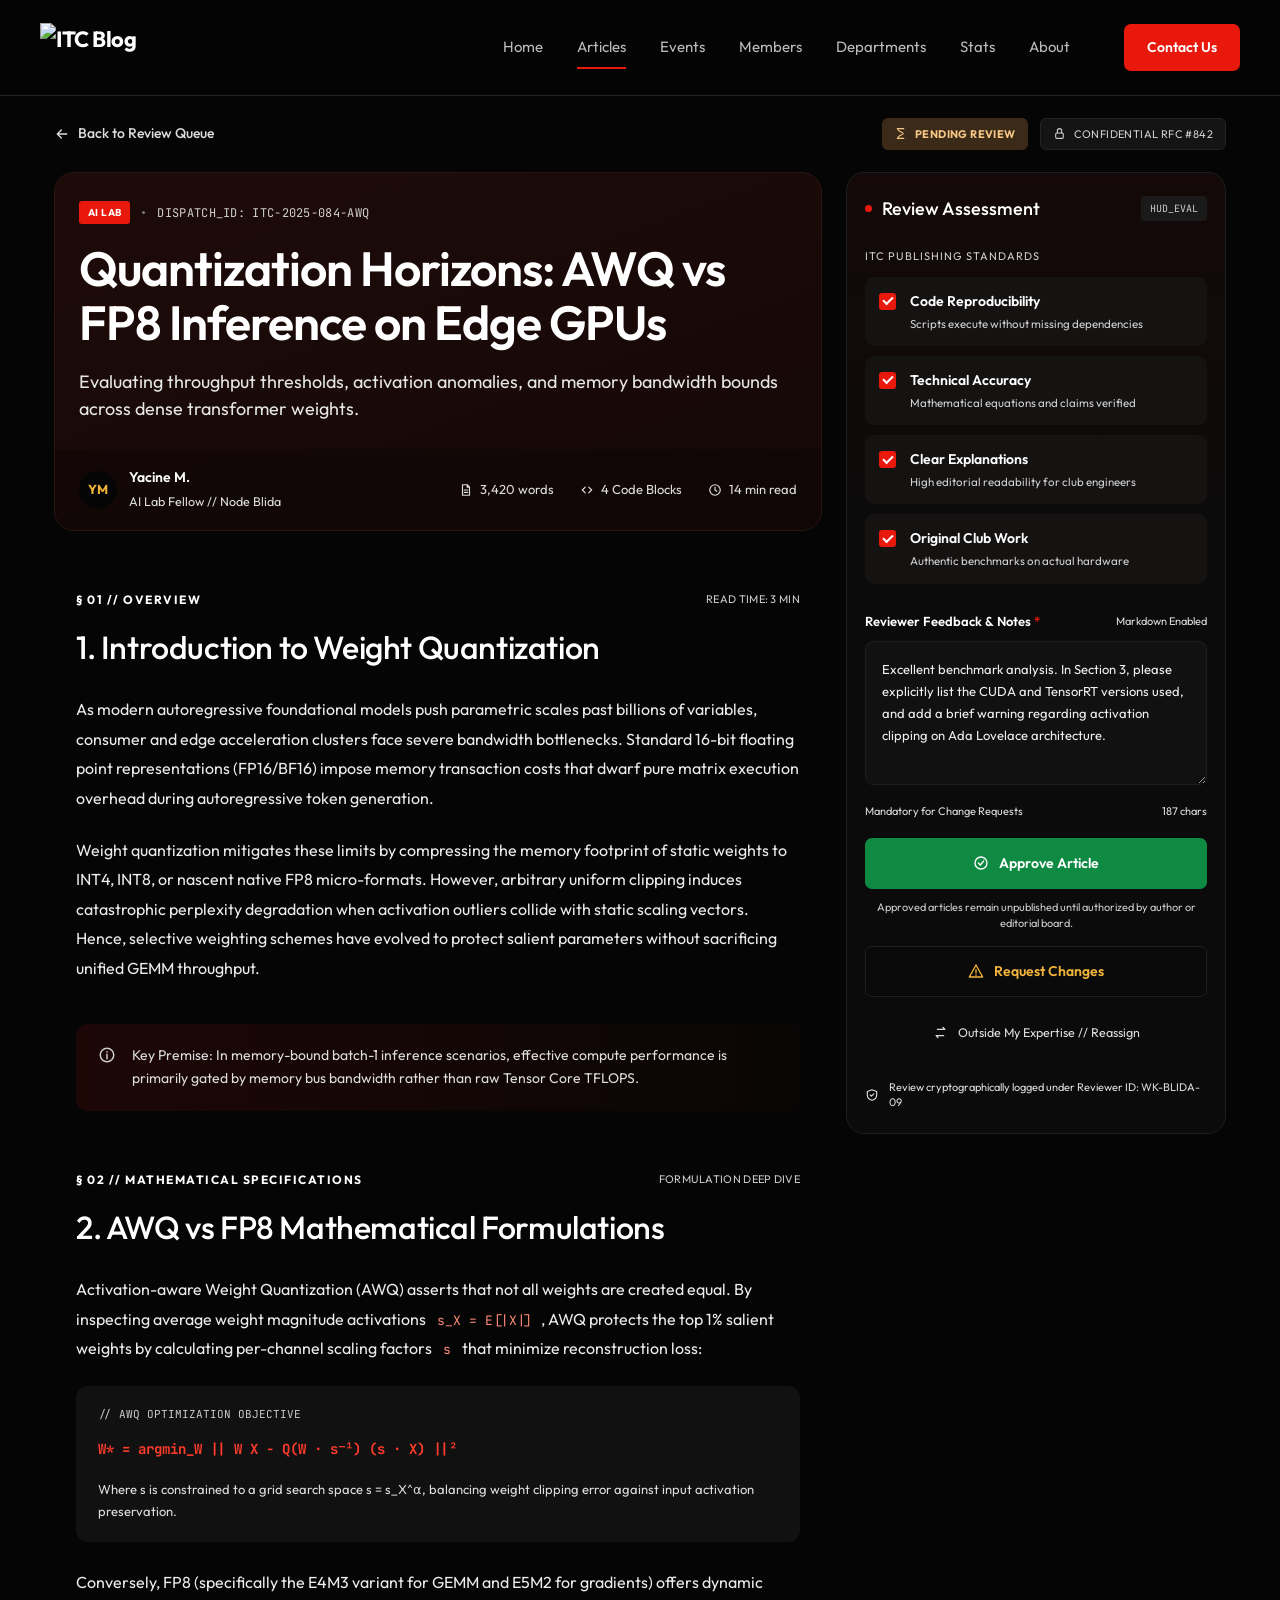
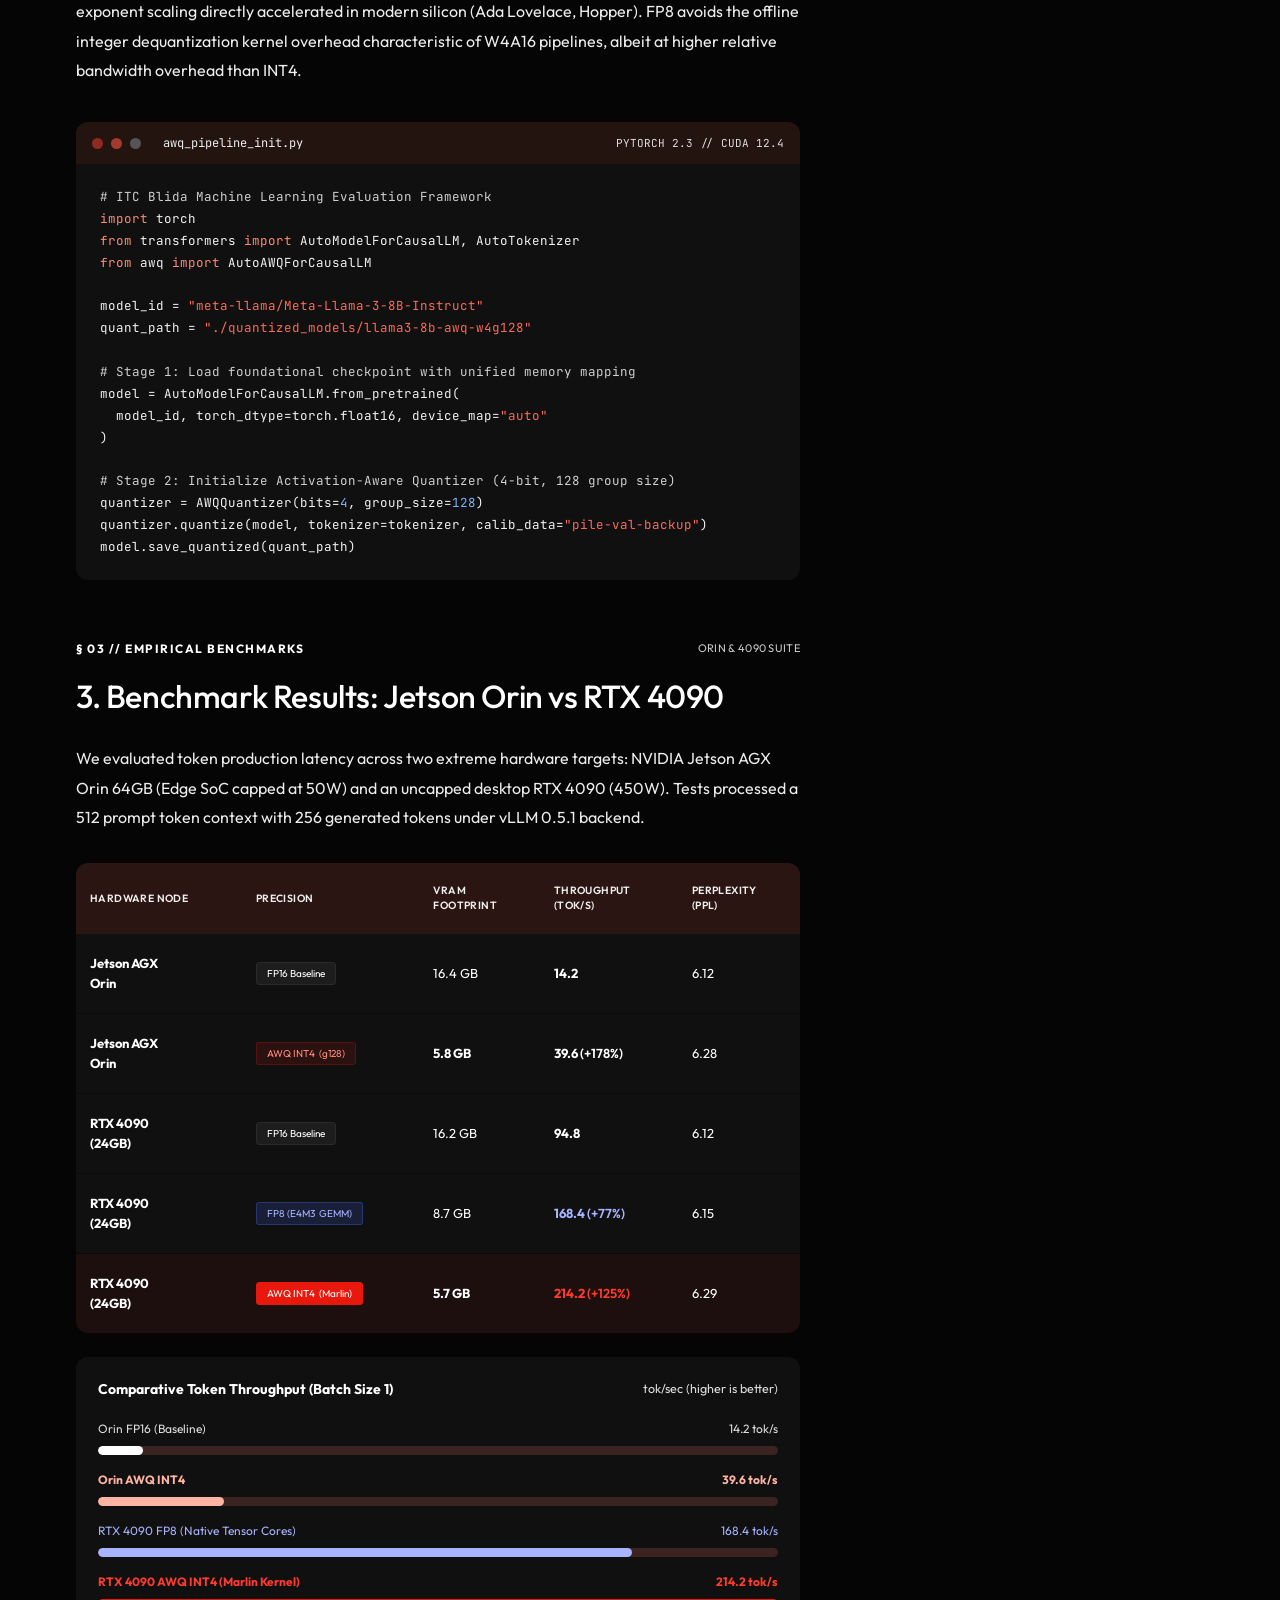
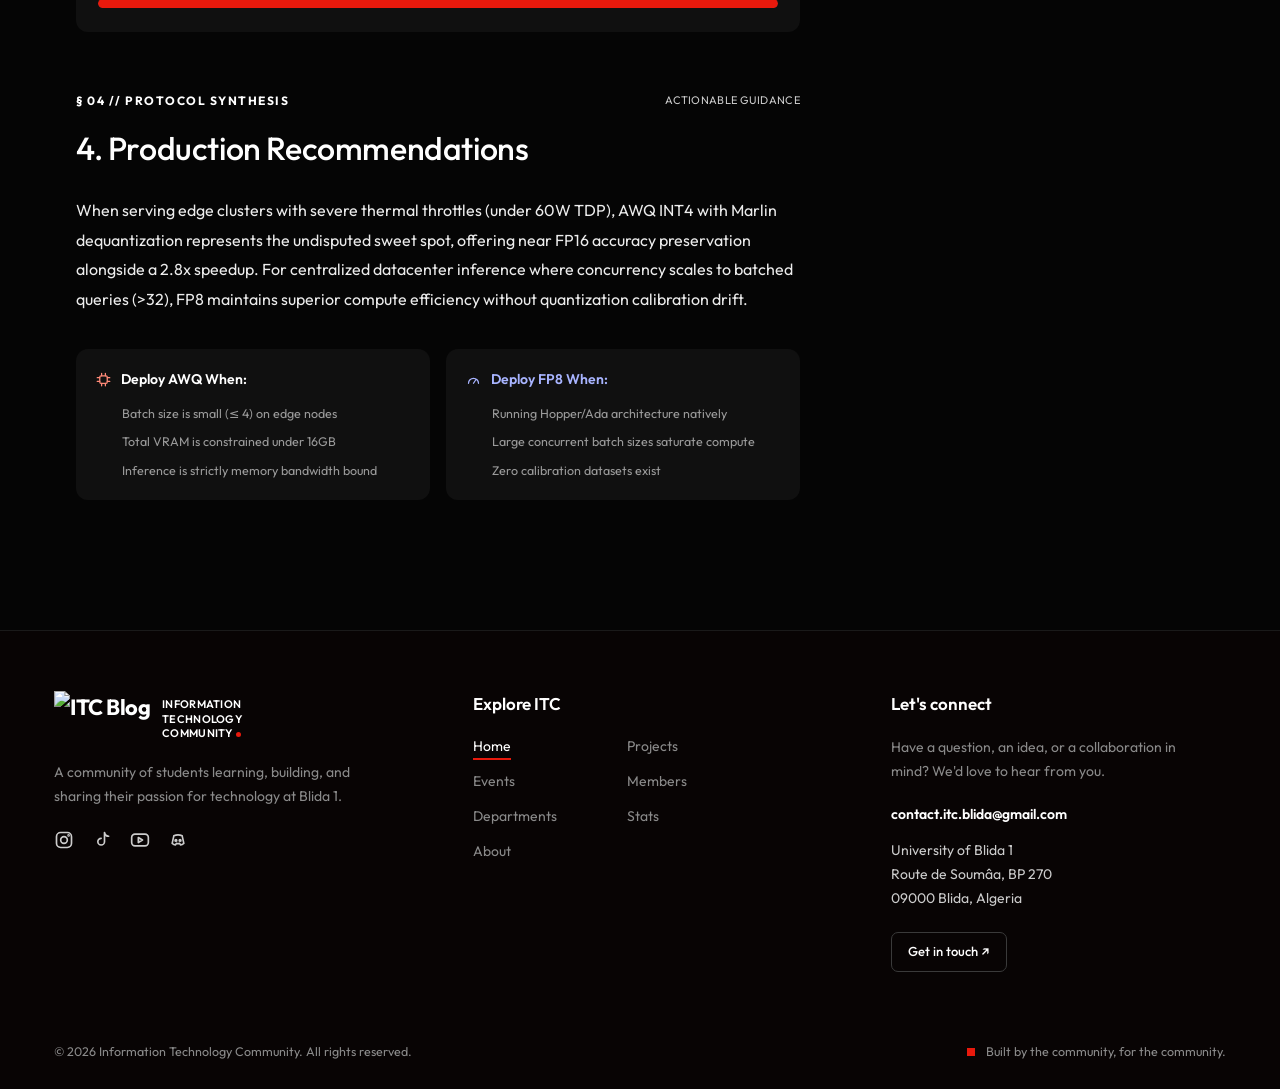
==== article.html @ 22368cbe "commit" ====
<!DOCTYPE html>
<html lang="en">
<head>
  <meta charset="UTF-8">
  <meta name="viewport" content="width=device-width, initial-scale=1">
  <title>Quantization Horizons: AWQ vs FP8 Inference on Edge GPUs – ITC Blog</title>
  <link rel="preconnect" href="https://fonts.googleapis.com">
  <link rel="preconnect" href="https://fonts.gstatic.com" crossorigin>
  <link href="https://fonts.googleapis.com/css2?family=JetBrains+Mono:wght@400;500;700&family=Outfit:wght@300;400;500;600;700&display=swap" rel="stylesheet">
  <link rel="icon" href="logo.png">
  <link rel="stylesheet" href="main.css">
  <link rel="stylesheet" href="article.css">
</head>
<body>

<header class="nav" id="nav">
  <a href="index.html" class="logo"><img src="logo.png" alt="ITC Blog"></a>
  <button class="burger" id="burger" aria-label="Toggle menu" aria-expanded="false"><i></i><i></i><i></i></button>
  <nav class="links" id="links">
    <a href="index.html">Home</a>
    <a href="articles.html" class="active">Articles</a>
    <a href="#">Events</a>
    <a href="#">Members</a>
    <a href="#">Departments</a>
    <a href="#">Stats</a>
    <a href="index.html#footer">About</a>
    <a href="index.html#footer" class="btn btn-red nav-cta">Contact Us</a>
  </nav>
</header>

<main class="wrap">
  <div class="topbar">
    <a href="articles.html" class="back"><svg viewBox="0 0 24 24"><path d="M19 12H5M11 6l-6 6 6 6"/></svg> Back to Review Queue</a>
    <div class="badges">
      <span class="badge pending" id="status"><svg viewBox="0 0 24 24"><path d="M6 3h12M6 21h12M7 3c0 6 10 6 10 9s-10 3-10 9"/></svg><b id="statusText">PENDING REVIEW</b></span>
      <span class="badge ghost"><svg viewBox="0 0 24 24"><rect x="5" y="11" width="14" height="10" rx="2"/><path d="M8 11V7a4 4 0 018 0v4"/></svg>CONFIDENTIAL RFC #842</span>
    </div>
  </div>

  <div class="layout">
    <article class="doc">
      <header class="hero">
        <div class="hero-tag"><span class="chip">AI LAB</span><i class="dot"></i><span class="mono">DISPATCH_ID: ITC-2025-084-AWQ</span></div>
        <h1>Quantization Horizons: AWQ vs FP8 Inference on Edge GPUs</h1>
        <p>Evaluating throughput thresholds, activation anomalies, and memory bandwidth bounds across dense transformer weights.</p>
        <div class="hero-foot">
          <div class="author">
            <span class="avatar au">YM</span>
            <span><b>Yacine M.</b><small>AI Lab Fellow // Node Blida</small></span>
          </div>
          <div class="stats-inline">
            <span><svg viewBox="0 0 24 24"><path d="M6 3h8l4 4v14H6zM14 3v4h4M9 12h6M9 16h6"/></svg>3,420 words</span>
            <span><svg viewBox="0 0 24 24"><path d="M9 7l-5 5 5 5M15 7l5 5-5 5"/></svg>4 Code Blocks</span>
            <span><svg viewBox="0 0 24 24"><circle cx="12" cy="12" r="9"/><path d="M12 7v5l3 2"/></svg>14 min read</span>
          </div>
        </div>
      </header>

      <section class="sec">
        <div class="sec-head"><span>§ 01 // OVERVIEW</span><em>READ TIME: 3 MIN</em></div>
        <h2>1. Introduction to Weight Quantization</h2>
        <p>As modern autoregressive foundational models push parametric scales past billions of variables, consumer and edge acceleration clusters face severe bandwidth bottlenecks. Standard 16-bit floating point representations (FP16/BF16) impose memory transaction costs that dwarf pure matrix execution overhead during autoregressive token generation.</p>
        <p>Weight quantization mitigates these limits by compressing the memory footprint of static weights to INT4, INT8, or nascent native FP8 micro-formats. However, arbitrary uniform clipping induces catastrophic perplexity degradation when activation outliers collide with static scaling vectors. Hence, selective weighting schemes have evolved to protect salient parameters without sacrificing unified GEMM throughput.</p>
        <div class="callout">
          <svg viewBox="0 0 24 24"><circle cx="12" cy="12" r="9"/><path d="M12 11v6M12 7.5v.5"/></svg>
          <p>Key Premise: In memory-bound batch-1 inference scenarios, effective compute performance is primarily gated by memory bus bandwidth rather than raw Tensor Core TFLOPS.</p>
        </div>
      </section>

      <section class="sec">
        <div class="sec-head"><span>§ 02 // MATHEMATICAL SPECIFICATIONS</span><em>FORMULATION DEEP DIVE</em></div>
        <h2>2. AWQ vs FP8 Mathematical Formulations</h2>
        <p>Activation-aware Weight Quantization (AWQ) asserts that not all weights are created equal. By inspecting average weight magnitude activations <code>s_X = E[|X|]</code>, AWQ protects the top 1% salient weights by calculating per-channel scaling factors <code>s</code> that minimize reconstruction loss:</p>
        <div class="formula">
          <div class="label">// AWQ OPTIMIZATION OBJECTIVE</div>
          <div class="eq">W* = argmin_W || W X - Q(W · s⁻¹) (s · X) ||²</div>
          <p>Where s is constrained to a grid search space s = s_X^α, balancing weight clipping error against input activation preservation.</p>
        </div>
        <p>Conversely, FP8 (specifically the E4M3 variant for GEMM and E5M2 for gradients) offers dynamic exponent scaling directly accelerated in modern silicon (Ada Lovelace, Hopper). FP8 avoids the offline integer dequantization kernel overhead characteristic of W4A16 pipelines, albeit at higher relative bandwidth overhead than INT4.</p>

        <div class="code">
          <div class="code-bar"><i class="d r"></i><i class="d r2"></i><i class="d g"></i><span class="file">awq_pipeline_init.py</span><em>PYTORCH 2.3 // CUDA 12.4</em></div>
<pre><span class="c"># ITC Blida Machine Learning Evaluation Framework</span>
<span class="k">import</span> torch
<span class="k">from</span> transformers <span class="k">import</span> AutoModelForCausalLM, AutoTokenizer
<span class="k">from</span> awq <span class="k">import</span> AutoAWQForCausalLM

model_id = <span class="s">"meta-llama/Meta-Llama-3-8B-Instruct"</span>
quant_path = <span class="s">"./quantized_models/llama3-8b-awq-w4g128"</span>

<span class="c"># Stage 1: Load foundational checkpoint with unified memory mapping</span>
model = AutoModelForCausalLM.from_pretrained(
  model_id, torch_dtype=torch.float16, device_map=<span class="s">"auto"</span>
)

<span class="c"># Stage 2: Initialize Activation-Aware Quantizer (4-bit, 128 group size)</span>
quantizer = AWQQuantizer(bits=<span class="n">4</span>, group_size=<span class="n">128</span>)
quantizer.quantize(model, tokenizer=tokenizer, calib_data=<span class="s">"pile-val-backup"</span>)
model.save_quantized(quant_path)</pre>
        </div>
      </section>

      <section class="sec">
        <div class="sec-head"><span>§ 03 // EMPIRICAL BENCHMARKS</span><em>ORIN &amp; 4090 SUITE</em></div>
        <h2>3. Benchmark Results: Jetson Orin vs RTX 4090</h2>
        <p>We evaluated token production latency across two extreme hardware targets: NVIDIA Jetson AGX Orin 64GB (Edge SoC capped at 50W) and an uncapped desktop RTX 4090 (450W). Tests processed a 512 prompt token context with 256 generated tokens under vLLM 0.5.1 backend.</p>

        <div class="table-wrap">
          <table>
            <thead><tr><th>HARDWARE NODE</th><th>PRECISION</th><th>VRAM<br>FOOTPRINT</th><th>THROUGHPUT<br>(TOK/S)</th><th>PERPLEXITY<br>(PPL)</th></tr></thead>
            <tbody>
              <tr><td class="hw">Jetson AGX<br>Orin</td><td><span class="p">FP16 Baseline</span></td><td>16.4 GB</td><td class="tp">14.2</td><td>6.12</td></tr>
              <tr><td class="hw">Jetson AGX<br>Orin</td><td><span class="p awq">AWQ INT4 &nbsp;(g128)</span></td><td class="tp">5.8 GB</td><td class="tp">39.6<span class="gain">(+178%)</span></td><td>6.28</td></tr>
              <tr><td class="hw">RTX 4090<br>(24GB)</td><td><span class="p">FP16 Baseline</span></td><td>16.2 GB</td><td class="tp">94.8</td><td>6.12</td></tr>
              <tr><td class="hw">RTX 4090<br>(24GB)</td><td><span class="p fp8">FP8 (E4M3 &nbsp;GEMM)</span></td><td>8.7 GB</td><td class="tp blue">168.4<span class="gain">(+77%)</span></td><td>6.15</td></tr>
              <tr class="best"><td class="hw">RTX 4090<br>(24GB)</td><td><span class="p awq hot">AWQ INT4 &nbsp;(Marlin)</span></td><td class="tp">5.7 GB</td><td class="tp red">214.2<span class="gain">(+125%)</span></td><td>6.29</td></tr>
            </tbody>
          </table>
        </div>

        <div class="chart">
          <div class="chart-head"><b>Comparative Token Throughput (Batch Size 1)</b><span>tok/sec (higher is better)</span></div>
          <div class="bar"><div class="row"><span>Orin FP16 (Baseline)</span><span>14.2 tok/s</span></div><div class="track"><i style="--w:6.6%;background:#fff"></i></div></div>
          <div class="bar salmon"><div class="row"><b>Orin AWQ INT4</b><b>39.6 tok/s</b></div><div class="track"><i style="--w:18.5%;background:#ffb4a3"></i></div></div>
          <div class="bar lav"><div class="row"><span>RTX 4090 FP8 (Native Tensor Cores)</span><span>168.4 tok/s</span></div><div class="track"><i style="--w:78.6%;background:#a8b4ff"></i></div></div>
          <div class="bar hot"><div class="row"><b>RTX 4090 AWQ INT4 (Marlin Kernel)</b><b>214.2 tok/s</b></div><div class="track"><i style="--w:100%;background:#e8190c"></i></div></div>
        </div>
      </section>

      <section class="sec">
        <div class="sec-head"><span>§ 04 // PROTOCOL SYNTHESIS</span><em>ACTIONABLE GUIDANCE</em></div>
        <h2>4. Production Recommendations</h2>
        <p>When serving edge clusters with severe thermal throttles (under 60W TDP), AWQ INT4 with Marlin dequantization represents the undisputed sweet spot, offering near FP16 accuracy preservation alongside a 2.8x speedup. For centralized datacenter inference where concurrency scales to batched queries (&gt;32), FP8 maintains superior compute efficiency without quantization calibration drift.</p>
        <div class="deploy">
          <div class="dcard"><h3><svg viewBox="0 0 24 24"><rect x="6" y="6" width="12" height="12" rx="2"/><path d="M9 2v4M15 2v4M9 18v4M15 18v4M2 9h4M2 15h4M18 9h4M18 15h4"/></svg>Deploy AWQ When:</h3>
            <ul><li>Batch size is small (≤ 4) on edge nodes</li><li>Total VRAM is constrained under 16GB</li><li>Inference is strictly memory bandwidth bound</li></ul></div>
          <div class="dcard fp8"><h3><svg viewBox="0 0 24 24"><path d="M4 18a8 8 0 1116 0M12 18l4-6"/></svg>Deploy FP8 When:</h3>
            <ul><li>Running Hopper/Ada architecture natively</li><li>Large concurrent batch sizes saturate compute</li><li>Zero calibration datasets exist</li></ul></div>
        </div>
      </section>
    </article>

    <aside class="review" aria-label="Review assessment">
      <div class="r-head"><h3><i class="rd"></i>Review Assessment</h3><span class="mono hud">HUD_EVAL</span></div>
      <div class="eyebrow">ITC PUBLISHING STANDARDS</div>
      <div class="checks" id="checks">
        <label class="check"><input type="checkbox" checked><i class="box"></i><span><b>Code Reproducibility</b><small>Scripts execute without missing dependencies</small></span></label>
        <label class="check"><input type="checkbox" checked><i class="box"></i><span><b>Technical Accuracy</b><small>Mathematical equations and claims verified</small></span></label>
        <label class="check"><input type="checkbox" checked><i class="box"></i><span><b>Clear Explanations</b><small>High editorial readability for club engineers</small></span></label>
        <label class="check"><input type="checkbox" checked><i class="box"></i><span><b>Original Club Work</b><small>Authentic benchmarks on actual hardware</small></span></label>
      </div>

      <div class="notes-head"><label for="notes">Reviewer Feedback &amp; Notes <i class="req">*</i></label><span>Markdown Enabled</span></div>
      <textarea id="notes" rows="5">Excellent benchmark analysis. In Section 3, please explicitly list the CUDA and TensorRT versions used, and add a brief warning regarding activation clipping on Ada Lovelace architecture.</textarea>
      <div class="notes-foot"><span>Mandatory for Change Requests</span><span id="count">0 chars</span></div>

      <button class="act approve" id="approve"><svg viewBox="0 0 24 24"><circle cx="12" cy="12" r="9"/><path d="M8 12l3 3 5-6"/></svg>Approve Article</button>
      <p class="fine">Approved articles remain unpublished until authorized by author or editorial board.</p>
      <button class="act changes" id="changes"><svg viewBox="0 0 24 24"><path d="M12 3l10 18H2z"/><path d="M12 10v5M12 18v.5"/></svg>Request Changes</button>
      <button class="reassign" id="reassign"><svg viewBox="0 0 24 24"><path d="M7 7h12l-3-3M17 17H5l3 3"/></svg>Outside My Expertise // Reassign</button>
      <div class="logged"><svg viewBox="0 0 24 24"><path d="M12 3l8 3v6c0 5-3.5 8-8 9-4.5-1-8-4-8-9V6z"/><path d="M9 12l2 2 4-4"/></svg><span>Review cryptographically logged under Reviewer ID: WK-BLIDA-09</span></div>
    </aside>
  </div>
</main>

<div class="toast" id="toast" role="status"></div>
<footer class="footer" id="footer">
  <div class="footer-grid">
    <div>
      <div class="brand">
        <a href="#home" class="logo"><img src="logo.png" alt="ITC Blog"></a>
        <div class="brand-name">
          INFORMATION<br>
          TECHNOLOGY<br>
          COMMUNITY<i class="dot"></i>
        </div>
      </div>
      <p class="muted">A community of students learning, building, and sharing their passion for technology at Blida 1.</p>
      <div class="socials">
        <a href="#" aria-label="Instagram"><svg viewBox="0 0 24 24"><rect x="3" y="3" width="18" height="18" rx="5"/><circle cx="12" cy="12" r="4"/><circle cx="17.5" cy="6.5" r=".6"/></svg></a>
        <a href="#" aria-label="TikTok"><svg viewBox="0 0 24 24"><path d="M15 3v11a4 4 0 11-4-4M15 3c.5 3 2.5 4.5 5 4.5"/></svg></a>
        <a href="#" aria-label="YouTube"><svg viewBox="0 0 24 24"><rect x="2" y="5" width="20" height="14" rx="4"/><path d="M10 9l5 3-5 3z"/></svg></a>
        <a href="#" aria-label="Discord"><svg viewBox="0 0 24 24"><path d="M7 7c3-1.5 7-1.5 10 0l2 9c-2 1.5-4 2-4 2l-1-2c-1 .3-3 .3-4 0l-1 2s-2-.5-4-2z"/><circle cx="9.5" cy="12.5" r="1"/><circle cx="14.5" cy="12.5" r="1"/></svg></a>
      </div>
    </div>
    <div>
      <h4>Explore ITC</h4>
      <div class="two-col">
        <ul><li><a href="#home" class="on">Home</a></li><li><a href="#">Events</a></li><li><a href="#">Departments</a></li><li><a href="#">About</a></li></ul>
        <ul><li><a href="#">Projects</a></li><li><a href="#">Members</a></li><li><a href="#">Stats</a></li></ul>
      </div>
    </div>
    <div>
      <h4>Let's connect</h4>
      <p class="muted">Have a question, an idea, or a collaboration in mind? We'd love to hear from you.</p>
      <a class="mail" href="mailto:contact.itc.blida@gmail.com">contact.itc.blida@gmail.com</a>
      <address>University of Blida 1<br>Route de Soumâa, BP 270<br>09000 Blida, Algeria</address>
      <a href="mailto:contact.itc.blida@gmail.com" class="btn btn-ghost sm">Get in touch ↗</a>
    </div>
  </div>
  <div class="footer-bottom">
    <span>© <span id="year">2026</span> Information Technology Community. All rights reserved.</span>
    <span><i class="sq"></i> Built by the community, for the community.</span>
  </div>
</footer>
<script src="article.js"></script>
</body>
</html>
---- main.css ----
:root{
  --bg:#050505; --card:#0b0b0b; --line:#242424; --text:#fff;
  --muted:#8a8a8a; --red:#e8190c; --red-dark:#b01208;
  --max:1280px; --pad:clamp(20px,5vw,54px);
}

*{
  box-sizing:border-box;
  margin:0;padding:0
}

html{
  scroll-behavior:smooth;
  scroll-padding-top:80px
}

body{
  background:var(--bg);
  color:var(--text);
  font-family:'Outfit',system-ui,sans-serif;
  line-height:1.5;-webkit-font-smoothing:antialiased
}

a{
  color:inherit;
  text-decoration:none
}

ul{
  list-style:none
}

svg{
  width:16px;
  height:16px;
  fill:none;
  stroke:currentColor;
  stroke-width:2;
  stroke-linecap:round;
  stroke-linejoin:round;
  flex:none
}

.muted{
  color:var(--muted)
}

.small{
  font-size:13px
}

:focus-visible{
  outline:2px solid var(--red);
  outline-offset:3px
}

/* Nav */
.nav{
  position:sticky;
  top:0;
  z-index:50;
  display:flex;
  align-items:center;
  justify-content:space-between;
  padding:14px 40px;
  background:rgba(5,5,5,.9);
  backdrop-filter:blur(10px);
  border-bottom:1px solid var(--line)
}

.logo{
  font-weight:700;
  font-size:22px;
  letter-spacing:-.5px
}

.logo span{
  color:var(--red);
  font-style:italic;
  font-weight:500;
  font-size:.8em;
  margin-left:2px
}

.links{
  display:flex;
  align-items:center;
  gap:34px;
  font-size:15px;
  color:#bbb
}

.links a:not(.btn){
  position:relative;
  padding:22px 0;
  transition:color .2s}

.links a:not(.btn):hover,
.links a
.active{color:#fff}
.links a.active::after{
  content:"";
  position:absolute;
  left:0;
  right:0;
  bottom:12px;
  height:2px;
  background:var(--red)
}

.nav-cta{margin-left:20px}

.burger{
  display:none;
  background:none;
  border:0;
  cursor:pointer;
  width:32px;
  height:32px;
  flex-direction:column;
  justify-content:center;
  gap:6px
}

.burger i{
  display:block;
  height:2px;
  background:#fff;
  transition:.25s
}

.burger[aria-expanded=true] i:nth-child(1){
  transform:translateY(8px) rotate(45deg)
}

.burger[aria-expanded=true] i:nth-child(2){
  opacity:0
}

.burger[aria-expanded=true] i:nth-child(3){
  transform:translateY(-8px) rotate(-45deg)
}

/* Buttons */
.btn{
  display:inline-flex;
  align-items:center;
  gap:8px;
  padding:12px 22px;
  border-radius:7px;
  font-size:14px;
  font-weight:600;
  border:1px solid transparent;
  cursor:pointer;
  transition:background .2s,border-color .2s
}

.btn-red{
  background:var(--red);
  color:#fff
}

.btn-red:hover{background:var(--red-dark)}

.btn-ghost{
  border-color:#3a3a3a;
  color:#fff;
  background:transparent
}

.btn-ghost:hover{border-color:#777}

.btn.sm{
  padding:9px 16px;
  font-weight:500;
  font-size:13px
}

/* Hero */
.hero,.section{
  max-width:var(--max);
  margin:0 auto;
  padding-left:var(--pad);
  padding-right:var(--pad)
}

.hero{
  padding-top:90px;
  padding-bottom:110px
}

.hero h1{
  font-size:clamp(38px,6vw,64px);
  line-height:1.08;
  font-weight:600;
  letter-spacing:-1.5px;
  max-width:640px
}
.hero h1 em{
  color:var(--red);
  font-style:italic
}
.hero p{
  margin-top:28px;
  max-width:560px;
  color:#d4d4d4;
  font-size:16px;
  line-height:1.75
}
.actions{
  display:flex;
  flex-wrap:wrap;
  gap:14px;
  margin-top:34px
}
.actions .btn{
  padding:14px 22px
}

/* Sections */
.section{
  padding-top:50px;
  padding-bottom:50px
}
.section-head{
  display:flex;
  align-items:flex-end;
  justify-content:space-between;
  margin-bottom:34px;
  gap:16px
}
.section-head h2{
  font-size:clamp(30px,4vw,42px);
  font-weight:600;
  letter-spacing:-1px
}
.view-all{
  display:inline-flex;
  gap:8px;
  align-items:center;
  font-size:14px;
  font-weight:600
}
.view-all:hover{
  color:var(--red)
}

/* Featured */
.featured-grid{
  display:grid;
  grid-template-columns:1fr 1fr;gap:28px
}
.f-card{
  display:flex;
  flex-direction:column;
  border:1px solid var(--line);
  border-radius:18px;
  overflow:hidden;
  background:linear-gradient(160deg,#150404 0%,#050505 55%)
}
.f-body{
  padding:26px 26px 20px;
  flex:1
}
.f-img{
  position:relative;
  aspect-ratio:2.2/1;
  border-radius:12px;
  overflow:hidden;
  margin-bottom:26px;
  background:#140303
}
.f-img img{
  width:100%;
  height:100%;
  object-fit:cover;
  display:block
}
.f-img .ph{
  position:absolute;
  inset:0;background:
  radial-gradient(circle at 30% 40%,rgba(232,25,12,.55),transparent 45%),
  radial-gradient(circle at 70% 60%,rgba(232,25,12,.35),transparent 50%),
  repeating-linear-gradient(90deg,rgba(255,255,255,.04) 0 2px,transparent 2px 22px)
}
.tag{
  position:absolute;
  top:12px;
  left:14px;
  display:inline-flex;
  align-items:center;
  gap:7px;
  padding:5px 12px;
  border-radius:99px;
  background:rgba(0,0,0,.65);
  font-size:11px;
  font-weight:700;
  letter-spacing:.5px;
  text-transform:uppercase;
  backdrop-filter:blur(6px)
}

.tag::before{
  content:"";
  width:5px;
  height:5px;
  border-radius:50%;
  background:var(--red)
}

.f-meta{
  display:flex;
  gap:18px;
  font-size:13px;
  color:#bbb;
  margin-bottom:12px;
  align-items:center
}
.f-meta .rt,.rt{color:var(--red);font-weight:600}
.f-card h3{
  font-size:clamp(24px,2.6vw,32px);
  line-height:1.2;
  font-weight:500;
  margin-bottom:14px
}
.f-card p{
  color:var(--muted);
  font-size:14.5px;
  line-height:1.75
}
.f-foot{
  display:flex;
  align-items:center;
  justify-content:space-between;
  padding:18px 26px;
  background:rgba(255,255,255,.025)
}
.author{
  display:flex;
  align-items:center;
  gap:12px
}
.avatar{
  width:36px;
  height:36px;
  border-radius:50%;
  background:#2a2a2a;
  display:grid;
  place-items:center;
  font-size:11px;
  font-weight:600;
  flex:none
}
.avatar.red{background:var(--red)}
.author b{
  display:block;
  font-weight:500;
  font-size:14px
}
.author small{color:var(--muted);font-size:12px}

/* Latest grid */
.grid{
  display:grid;
  grid-template-columns:repeat(3,1fr);
  gap:24px
}
.card{
  display:flex;
  flex-direction:column;
  padding:20px;
  min-height:290px;
  border:1px solid var(--line);
  border-radius:14px;
  background:var(--card);
  transition:border-color .2s,transform .2s
}
.card:hover{
  border-color:#5a1511;
  transform:translateY(-3px)
}
.card-top{
  display:flex;
  justify-content:space-between;
  align-items:center;
  margin-bottom:14px;
  font-size:12px;
  color:#bbb
}
.chip{
  background:var(--red);
  color:#fff;
  font-size:9.5px;
  font-weight:700;
  letter-spacing:.4px;
  text-transform:uppercase;
  padding:4px 9px;
  border-radius:4px
}
.card h3{
  font-size:21px;
  line-height:1.25;
  font-weight:500;
  margin-bottom:12px
}
.card p{
  color:var(--muted);
  font-size:14px;
  line-height:1.7;
  flex:1
}
.card-foot{
  display:flex;
  align-items:center;
  justify-content:space-between;
  margin-top:20px
}
.card-foot small{color:var(--muted);font-size:12px;display:block}
.card-foot svg{color:#ddd}

/* CTA bar */
.cta-bar{
  display:flex;
  align-items:center;
  justify-content:space-between;
  gap:20px;
  flex-wrap:wrap;
  padding:30px 27px;
  margin-top:70px;
  margin-bottom:30px
}
.cta-bar strong{
  font-size:14px;
  font-weight:600;
  letter-spacing:.3px
}
.cta-bar p{
  font-size:14px;
  margin-top:4px
}

/* Footer */
.footer{
  background:#080404;
  border-top:1px solid #1a1a1a;
  padding:60px var(--pad) 28px;
  margin-top:40px
}
.footer-grid{
  max-width:var(--max);
  margin:0 auto;
  display:grid;
  grid-template-columns:1.1fr 1.1fr 1fr;
  gap:50px
}
.footer p{
  font-size:14px;
  line-height:1.7;
  margin-top:14px;
  max-width:320px
}
.footer h4{
  font-size:17px;
  font-weight:600;
  margin-bottom:20px
}
.two-col{
  display:flex;
  gap:70px
}
.two-col li{
  margin-bottom:14px;
  font-size:14px;
  color:var(--muted)
}
.two-col a:hover,.two-col a.on{
  color:#fff
}
.two-col a.on{
  border-bottom:2px solid var(--red);
  padding-bottom:3px
}
.socials{
  display:flex;
  gap:18px;
  margin-top:22px;
  color:#ccc
}
.socials svg{
  width:20px;
  height:20px
}
.socials a:hover{color:var(--red)}
.mail{
  display:block;
  margin:20px 0 14px;
  font-weight:600;
  font-size:14px
}
address{
  font-style:normal;
  color:#ccc;
  font-size:14px;
  line-height:1.7;
  margin-bottom:22px
}
.footer-bottom{
  max-width:var(--max);
  margin:70px auto 0;
  display:flex;
  justify-content:space-between;
  flex-wrap:wrap;
  gap:10px;
  font-size:12.5px;
  color:var(--muted)
}
.sq{
  display:inline-block;
  width:8px;
  height:8px;
  background:var(--red);
  margin-right:8px
}
.chat-fab{
  position:fixed;
  right:22px;
  bottom:22px;
  width:52px;
  height:52px;
  border:0;
  border-radius:12px;
  background:var(--red);
  color:#fff;
  display:grid;
  place-items:center;
  cursor:pointer;
  box-shadow:0 8px 24px rgba(232,25,12,.35);
  z-index:40
}
.chat-fab svg{
  width:22px;
  height:22px
}
.brand{
  display:flex;
  align-items:center;
  gap:12px
}
.brand .logo img{
  height:34px;
  width:auto;
  display:block
}
.brand-name{
  font-size:11px;
  font-weight:600;
  line-height:1.3;
  letter-spacing:.3px;
  color:#fff;
  text-transform:uppercase;
}
.brand-name .dot{
  display:inline-block;
  width:5px;height:5px;
  border-radius:50%;
  background:var(--red);
  margin-left:3px;
  vertical-align:baseline;
}

@media(max-width:980px){
  .featured-grid{grid-template-columns:1fr}
  .grid{grid-template-columns:1fr 1fr}
  .footer-grid{grid-template-columns:1fr 1fr}
}
@media(max-width:820px){
  .nav{padding:12px 20px}
  .burger{display:flex}
  .links{
    position:absolute;
    top:100%;
    left:0;
    right:0;
    flex-direction:column;
    align-items:flex-start;
    gap:0;
    background:#050505;
    border-bottom:1px solid var(--line);
    padding:8px 20px 20px;
    display:none
  }
  .links.open{display:flex}
  .links a:not(.btn){
    padding:14px 0;
    width:100%
  }
  .links a.active::after{display:none}
  .nav-cta{margin:10px 0 0}
}
@media(max-width:620px){
  .grid,.footer-grid{grid-template-columns:1fr}
  .hero{padding-top:60px;padding-bottom:70px}
  .two-col{gap:40px}
}
@media(prefers-reduced-motion:reduce){*{transition:none!important;scroll-behavior:auto!important}}

.logo img{
  display:block;
  height:48px;
  width:auto
}
.footer .logo img{height:56px}
.avatar{overflow:hidden}
.avatar img{
  width:100%;
  height:100%;
  object-fit:cover;
  object-position:center top;
  display:block
}
---- article.css ----
/* Article review page */
:root{--green:#0f8a43;--amber:#f2b43a}
.mono,code,pre,.eq,.label{font-family:'JetBrains Mono',ui-monospace,Menlo,Consolas,monospace}
.wrap{max-width:1380px;margin:0 auto;padding:22px var(--pad) 90px}

/* Top bar */
.topbar{
    display:flex;
    justify-content:space-between;
    align-items:center;
    gap:14px;
    flex-wrap:wrap;
    margin-bottom:22px
}
.back{
    display:inline-flex;
    align-items:center;
    gap:8px;
    font-size:14px;
    font-weight:500;
    color:#ddd
}
.back:hover{color:#fff}
.badges{
    display:flex;
    gap:12px;
    flex-wrap:wrap
}
.badge{
    display:inline-flex;
    align-items:center;
    gap:8px;
    padding:7px 12px;
    border-radius:6px;
    font-size:11px;
    letter-spacing:.4px
}
.badge svg{
    width:13px;
    height:13px
}
.badge.pending{
    background:#3b2a18;
    color:#f6c785;
    font-weight:700
}
.badge.pending.ok{
    background:#12301f;
    color:#6fe0a0
}
.badge.pending.chg{
    background:#3b2a18;
    color:var(--amber)
}
.badge.ghost{
    background:#141414;
    color:#cfcfcf;
    border:1px solid #242424
}

/* Layout */
.layout{
    display:grid;
    grid-template-columns:minmax(0,1fr) 380px;
    gap:24px;
    align-items:start
}
.hero{
    background:linear-gradient(160deg,#1d0b09 0%,#150807 100%);
    border:1px solid #2a1511;
    border-radius:20px;
    padding:28px 24px 0;
    overflow:hidden
}
.hero-tag{
    display:flex;
    align-items:center;
    gap:12px;
    font-size:12px;
    margin-bottom:18px
}
.hero-tag .chip{
    font-size:10px;
    padding:4px 9px;
    border-radius:3px
}
.hero-tag .dot{
    width:3px;
    height:3px;
    border-radius:50%;
    background:#777
}
.hero-tag .mono{
    color:#cfcfcf;
    letter-spacing:.3px
}
.hero h1{
    font-size:clamp(32px,4.4vw,48px);
    line-height:1.12;
    font-weight:600;
    letter-spacing:-1px;
    max-width:760px
}
.hero>p{
    margin-top:18px;
    max-width:700px;
    font-size:18px;
    line-height:1.55;
    color:#e6e6e6
}
.hero-foot{
    display:flex;
    justify-content:space-between;
    align-items:center;
    gap:16px;
    flex-wrap:wrap;
    margin:26px -24px 0;
    padding:18px 24px;
    background:rgba(0,0,0,.28)
}
.hero .avatar{
    width:38px;
    height:38px
}
.avatar.au{
    background:#050505;
    color:var(--amber);
    font-weight:700;
    font-size:13px
}
.hero .author b{
    font-size:14px;
    font-weight:600
}
.hero .author small{
    font-size:12.5px;
    color:#ddd
}
.stats-inline{
    display:flex;
    gap:26px;
    flex-wrap:wrap;
    font-size:13px;
    color:#ddd
}
.stats-inline span{
    display:inline-flex;
    align-items:center;
    gap:7px
}
.stats-inline svg{
    width:14px;
    height:14px
}

/* Sections */
.sec{padding:60px 22px 0}
.sec-head{
    display:flex;
    justify-content:space-between;
    gap:10px;
    font-size:12px;
    letter-spacing:1.5px;
    font-weight:700;
    margin-bottom:14px
}
.sec-head em{
    font-style:normal;
    font-weight:400;
    font-size:11px;
    letter-spacing:.3px;
    color:#ccc
}
.sec h2{
    font-size:clamp(26px,3vw,32px);
    font-weight:500;
    letter-spacing:-.4px;
    margin-bottom:24px
}
.sec>p{
    font-size:16px;
    line-height:1.85;
    color:#ececec;
    margin-bottom:22px;
    max-width:760px
}
code{
    font-size:13px;
    color:#ff8a78;
    background:none;
    padding:0 8px
}
.callout{
    display:flex;
    gap:16px;
    align-items:flex-start;
    margin-top:40px;
    padding:20px 22px;
    border-radius:12px;
    background:linear-gradient(90deg,rgba(232,25,12,.1),rgba(232,25,12,.02));
    font-size:14px;
    line-height:1.7;
    color:#ddd
}
.callout svg{
    width:18px;
    height:18px;
    margin-top:2px;
    color:#ccc
}
.callout p{max-width:600px}

.formula{
    background:#111;
    border-radius:12px;
    padding:20px 22px;
    margin:8px 0 26px
}
.formula .label{
    font-size:11px;
    color:#ccc;
    margin-bottom:16px
}
.eq{
    color:#ff3b2c;
    font-weight:700;
    font-size:14px;
    margin-bottom:18px;
    overflow-x:auto;
    white-space:nowrap
}
.formula p{
    font-size:13px;
    color:#ddd;
    line-height:1.7
}

.code{
    background:#101010;
    border-radius:12px;
    overflow:hidden;
    margin-top:36px
}
.code-bar{
    display:flex;
    align-items:center;
    gap:8px;
    padding:12px 16px;
    background:#241410;
    font-size:12px
}
.d{
    width:11px;
    height:11px;
    border-radius:50%;
    background:#555
}
.d.r{
    background:#8d2a22
}
.d.r2{
    background:#a33a2d
}
.d.g{
    background:#555
}
.file{
    margin-left:14px;
    font-family:'JetBrains Mono',monospace;
    color:#eee
}
.code-bar em{
    margin-left:auto;
    font-style:normal;
    font-family:'JetBrains Mono',monospace;
    font-size:11px;
    color:#ddd
}
pre{
    padding:22px 24px;
    font-size:12.5px;
    line-height:1.75;
    color:#f2f2f2;
    overflow-x:auto;
    tab-size:2
}
pre .k{
    color:#ff8a78
}
pre .s{
    color:#ff6a57
}
pre .n{
    color:#7ab4ff
}
pre .c{
    color:#cfcfcf
}

/* Table */
.table-wrap{
    overflow-x:auto;
    border-radius:12px;
    margin-top:30px
}
table{
    width:100%;
    border-collapse:collapse;
    min-width:620px;
    font-size:13px
}
thead th{
    background:#2a1512;
    text-align:left;
    font-size:10.5px;
    letter-spacing:.4px;
    font-weight:600;
    padding:20px 14px;
    line-height:1.5;
    color:#eee
}
tbody td{
    background:#101010;
    padding:20px 14px;
    vertical-align:middle
}
tbody tr+tr td{
    border-top:1px solid #0a0a0a
}
tbody tr.best td{
    background:#1d0f0d
}
.hw{
    font-weight:700;
    font-size:13px;
    line-height:1.5
}
.tp{font-weight:700}
.tp.blue{color:#a8b4ff}.tp.red{color:#ff3b2c}
.gain{
    font-weight:600;
    margin-left:2px
}
.p{
    display:inline-block;
    font-size:10px;
    padding:3px 10px;
    border-radius:3px;
    background:#1d1d1d;
    border:1px solid #2a2a2a;
    white-space:nowrap
}
.p.awq{
    background:rgba(232,25,12,.12);
    border-color:rgba(232,25,12,.25);
    color:#ff9080
}
.p.hot{
    background:#e8190c;
    border-color:#e8190c;
    color:#fff
}
.p.fp8{
    background:rgba(70,110,255,.16);
    border-color:rgba(70,110,255,.3);
    color:#a8b4ff
}

/* Chart */
.chart{
    background:#101010;
    border-radius:12px;
    padding:22px 22px 24px;
    margin-top:24px
}
.chart-head{
    display:flex;
    justify-content:space-between;
    gap:12px;
    flex-wrap:wrap;
    font-size:14px;
    margin-bottom:20px
}
.chart-head span{
    font-size:12.5px;
    color:#ddd
}
.bar{margin-bottom:16px}.bar:last-child{margin-bottom:0}
.bar .row{
    display:flex;
    justify-content:space-between;
    font-size:12px;
    color:#ddd;
    margin-bottom:8px
}
.bar.salmon .row{color:#ffb4a3}.bar.lav .row{color:#a8b4ff}.bar.hot .row{color:#ff3b2c}
.track{
    height:9px;
    border-radius:9px;
    background:#3a2320;
    overflow:hidden
}
.track i{
    display:block;
    height:100%;
    width:0;
    border-radius:9px;
    transition:width 1.1s cubic-bezier(.2,.8,.2,1)}
.chart.in .track i{width:var(--w)}

/* Deploy cards */
.deploy{
    display:grid;
    grid-template-columns:1fr 1fr;
    gap:16px;
    margin-top:34px
}
.dcard{
    background:#101010;
    border-radius:12px;
    padding:20px
}
.dcard h3{
    display:flex;
    align-items:center;
    gap:10px;
    font-size:14px;
    font-weight:600;
    margin-bottom:14px;
    color:#fff
}
.dcard h3 svg{
    width:15px;
    height:15px;
    color:#ff8a78
}
.dcard.fp8 h3 svg,.dcard.fp8 h3{
    color:#a8b4ff
}
.dcard ul{
    display:grid;
    gap:10px;
    padding-left:26px
}
.dcard li{
    font-size:12.5px;
    color:#9a9a9a
}

/* Review sidebar */
.review{
    position:sticky;
    top:84px;
    background:linear-gradient(180deg,#140908,#0b0b0b 40%);
    border:1px solid #1d1d1d;
    border-radius:18px;
    padding:22px 18px
}
.r-head{
    display:flex;
    justify-content:space-between;
    align-items:center;
    margin-bottom:26px
}
.r-head h3{
    display:flex;
    align-items:center;
    gap:10px;
    font-size:18px;
    font-weight:500
}
.rd{
    width:7px;
    height:7px;
    border-radius:50%;
    background:var(--red)
}
.hud{
    font-size:10px;
    background:#1a1a1a;
    padding:5px 9px;
    border-radius:4px;
    color:#ccc
}
.eyebrow{
    font-size:11px;
    letter-spacing:1px;
    color:#d0d0d0;
    margin-bottom:12px
}
.checks{
    display:grid;
    gap:10px
}
.check{
    display:flex;
    gap:14px;
    align-items:flex-start;
    padding:14px;
    border-radius:9px;
    background:#151212;
    cursor:pointer
}
.check input{
    position:absolute;
    opacity:0;
    pointer-events:none
}
.box{
    flex:none;
    width:17px;
    height:17px;
    margin-top:2px;
    border:2px solid var(--red);
    border-radius:3px;
    display:grid;
    place-items:center;
    transition:background .15s
}
.check input:checked+.box{background:var(--red)}
.check input:checked+.box::after{
    content:"";
    width:8px;
    height:4px;
    border-left:2px solid #fff;
    border-bottom:2px solid #fff;
    transform:rotate(-45deg) translate(1px,-1px)
}
.check input:focus-visible+.box{
    outline:2px solid #fff;
    outline-offset:2px
}
.check b{
    display:block;
    font-size:14px;
    font-weight:600
}
.check small{
    display:block;
    font-size:11.5px;
    color:#cfcfcf;
    margin-top:3px
}
.notes-head{
    display:flex;
    justify-content:space-between;
    align-items:center;
    margin:28px 0 10px;
    font-size:13px
}
.notes-head label{font-weight:600}.notes-head span{font-size:11px;color:#ddd}
.req{color:var(--red);font-style:normal}
textarea{
    width:100%;
    resize:vertical;
    background:#111;
    border:1px solid #1d1d1d;
    border-radius:8px;
    padding:16px;
    color:#f0f0f0;
    font:inherit;
    font-size:13px;
    line-height:1.7;
    min-height:130px
}
textarea:focus{outline:2px solid var(--red)}
textarea.err{border-color:var(--red);animation:shake .35s}
@keyframes shake{25%{transform:translateX(-5px)}75%{transform:translateX(5px)}}
.notes-foot{display:flex;justify-content:space-between;font-size:11px;color:#ddd;margin:12px 0 18px}
.act{
    width:100%;
    display:flex;
    align-items:center;
    justify-content:center;
    gap:10px;
    padding:14px;
    border-radius:7px;
    font:inherit;
    font-size:14px;
    font-weight:600;
    cursor:pointer;
    border:1px solid transparent;
    transition:filter .2s,opacity .2s
}
.act svg{
    width:16px;
    height:16px
}
.approve{
    background:var(--green);
    color:#fff
}
.approve:hover{filter:brightness(1.12)}
.changes{
    background:#0a0a0a;
    border-color:#1f1f1f;
    color:var(--amber)
}
.changes:hover{border-color:#4a3a1a}
.act:disabled{
    opacity:.45;
    cursor:not-allowed
}
.fine{
    font-size:11px;
    line-height:1.5;
    text-align:center;
    color:#ccc;
    margin:10px 0 14px
}
.reassign{
    display:flex;
    align-items:center;
    justify-content:center;
    gap:10px;
    width:100%;
    background:none;
    border:0;
    color:#ddd;
    font:inherit;
    font-size:12.5px;
    margin-top:14px;
    padding:12px;
    cursor:pointer
}
.reassign:hover{color:#fff}
.reassign svg{
    width:15px;
    height:15px
}
.logged{
    display:flex;
    gap:10px;
    align-items:center;
    margin-top:12px;
    padding-top:14px;
    font-size:11px;
    color:#ddd;
    line-height:1.4
}
.logged svg{
    width:14px;
    height:14px;
    flex:none
}

.toast{
    position:fixed;
    left:50%;
    bottom:28px;
    transform:translate(-50%,30px);
    background:#181818;
    border:1px solid #333;
    padding:12px 20px;
    border-radius:8px;
    font-size:14px;
    opacity:0;
    pointer-events:none;
    transition:.3s;
    z-index:60;
    max-width:90vw
}
.toast.show{opacity:1;transform:translate(-50%,0)}

@media(max-width:1100px){.layout{grid-template-columns:1fr}.review{position:static;order:-1}}
@media(max-width:620px){.sec{padding:44px 4px 0}.deploy{grid-template-columns:1fr}.code-bar em{display:none}}
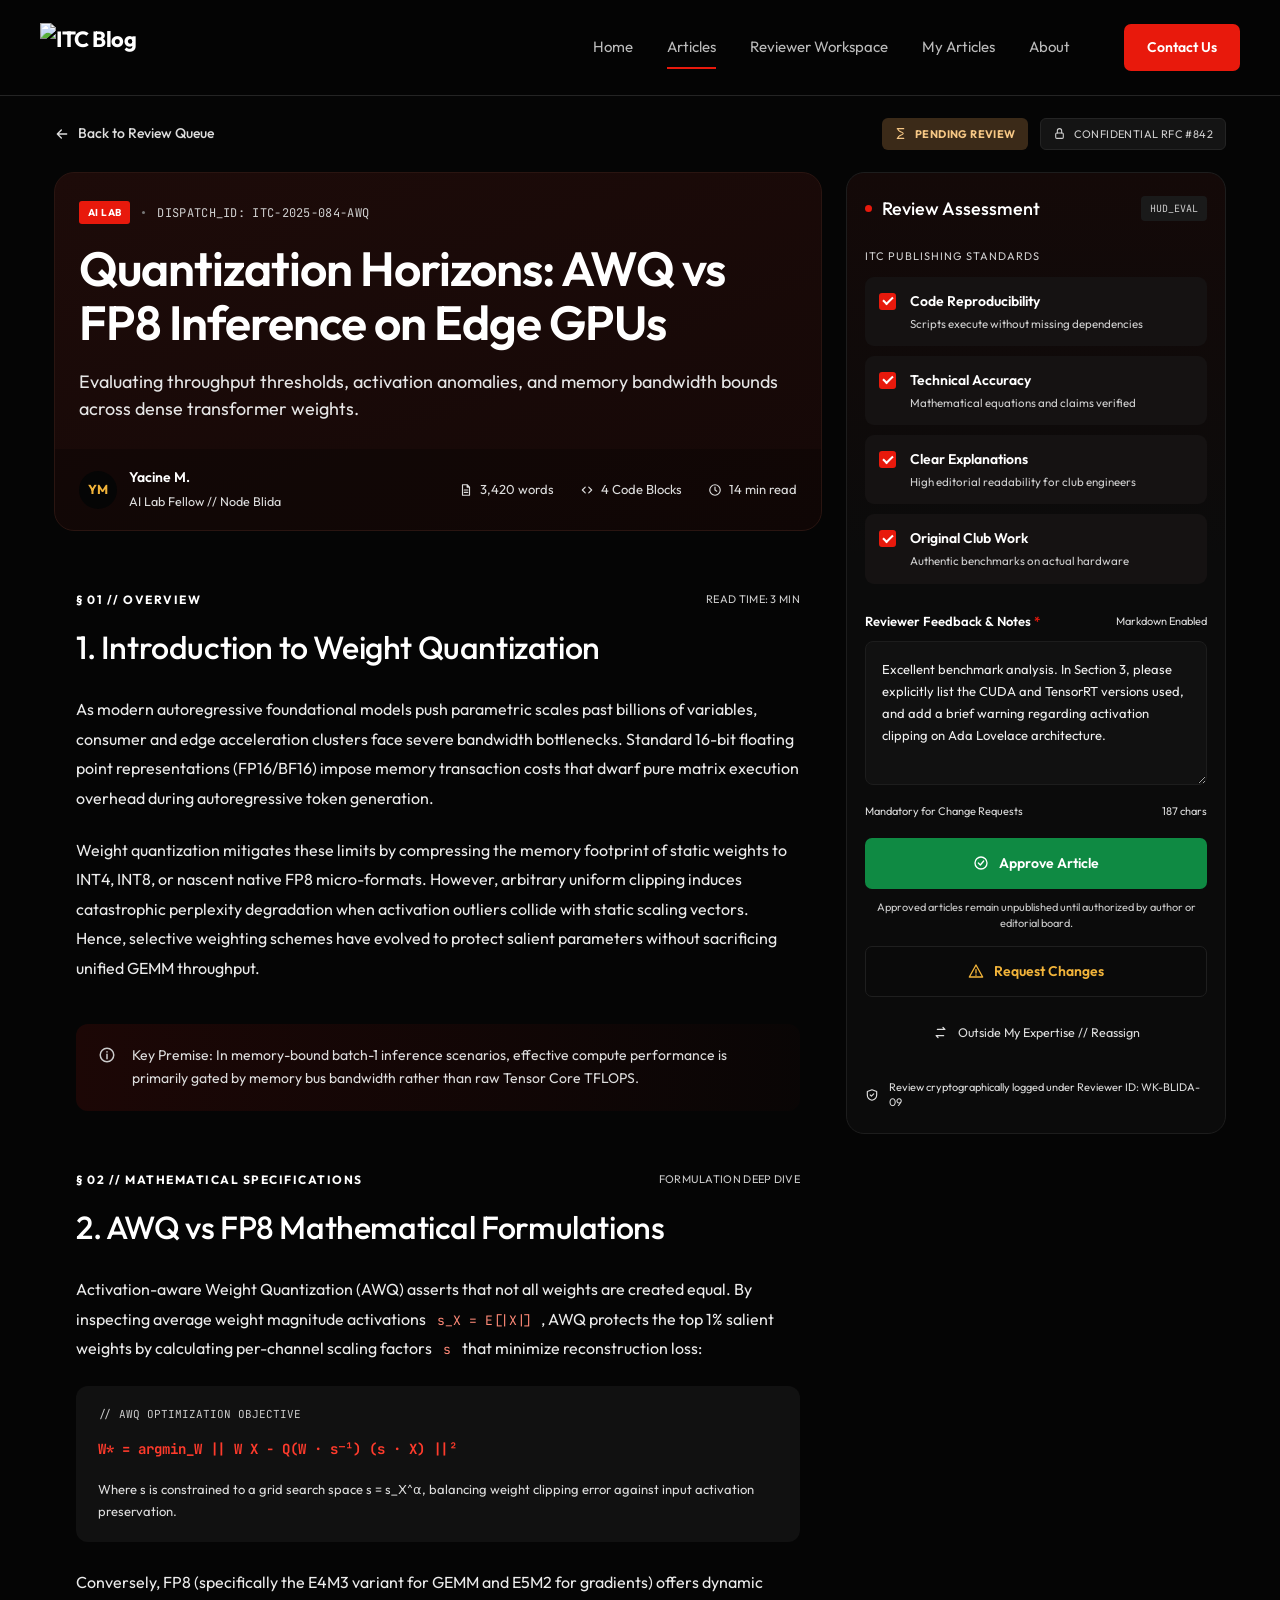
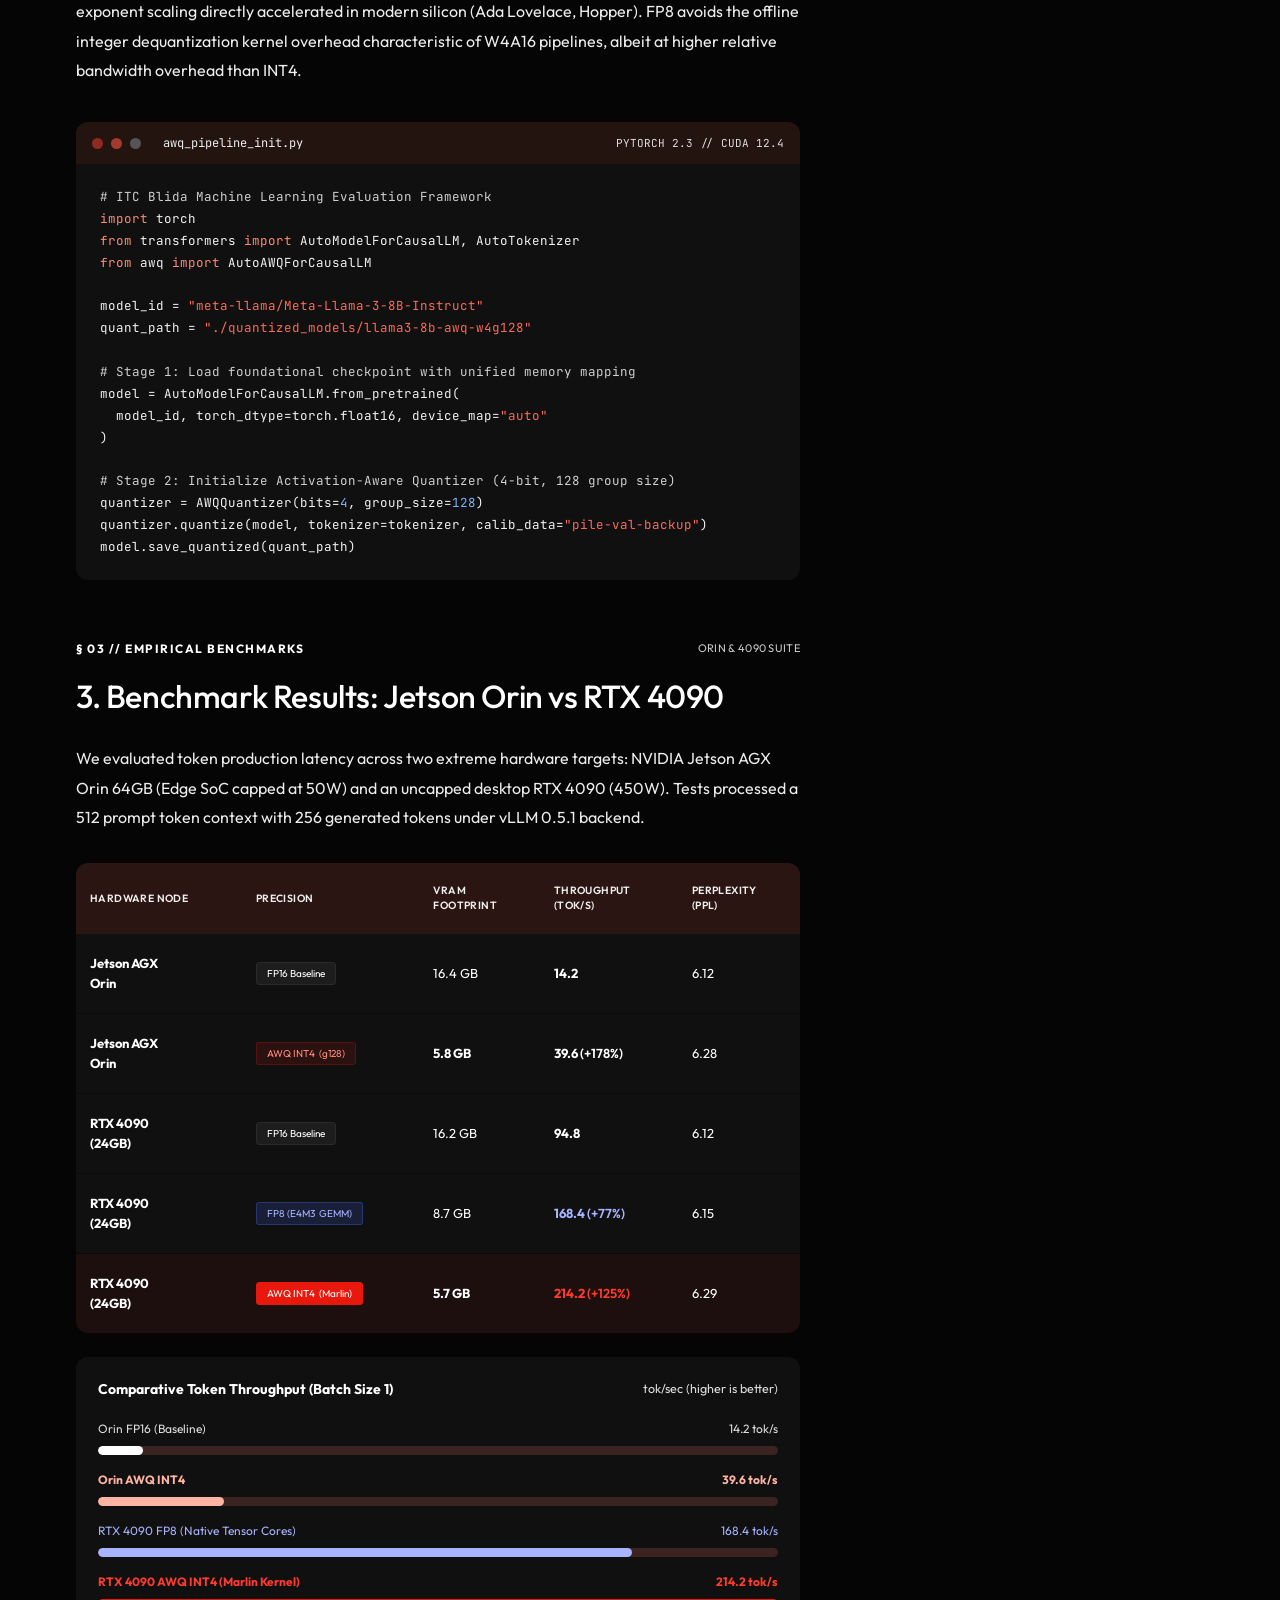
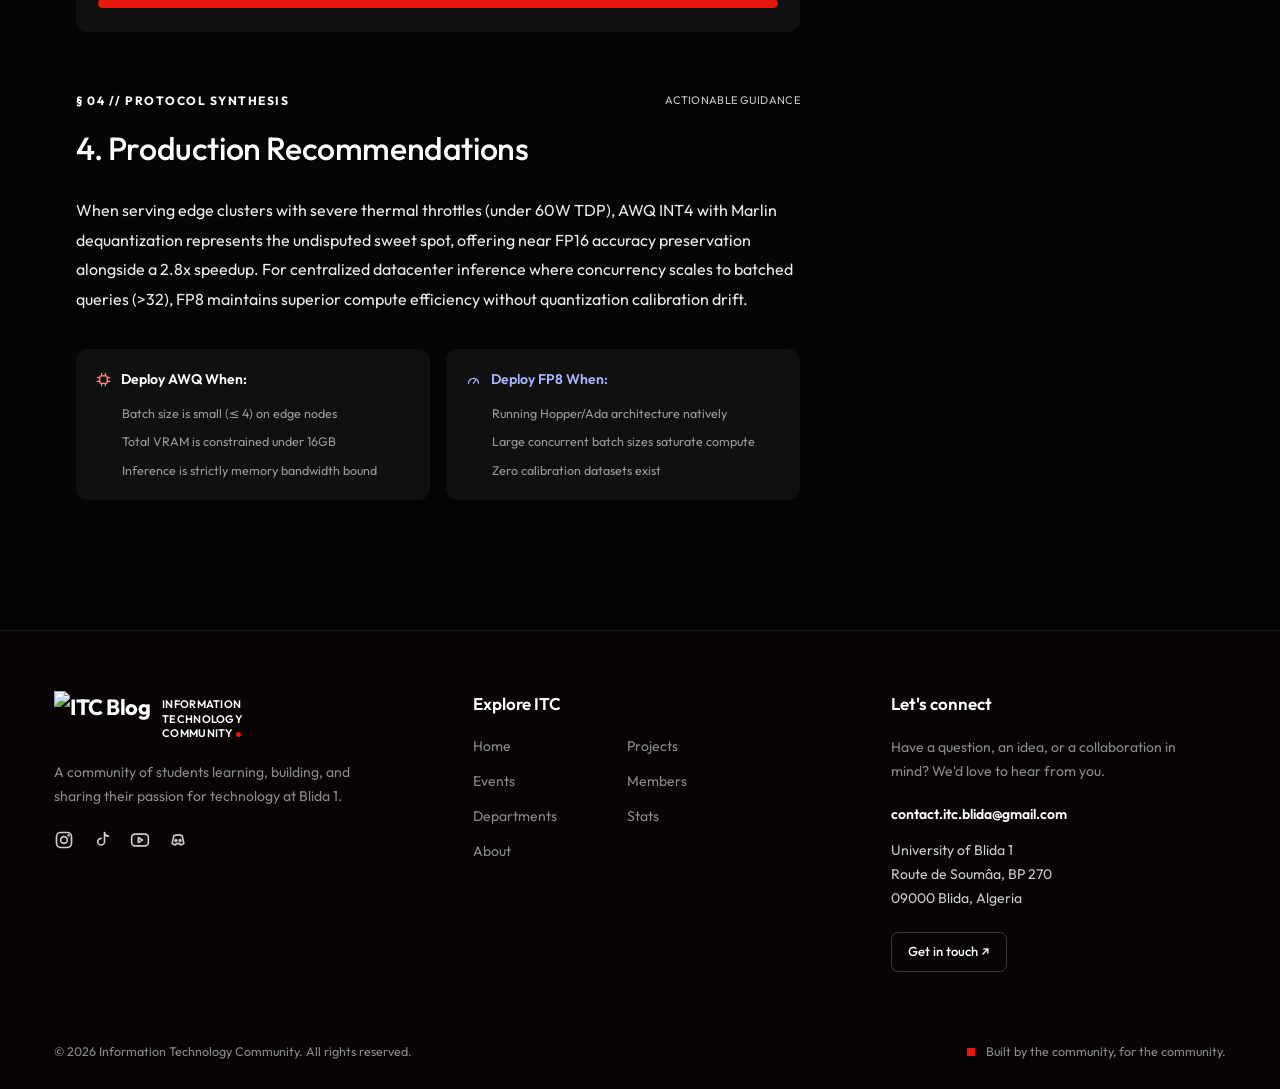
==== commit b615049b: "commit" ====
--- a/article.html
+++ b/article.html
@@ -19,10 +19,8 @@
   <nav class="links" id="links">
     <a href="index.html">Home</a>
     <a href="articles.html" class="active">Articles</a>
-    <a href="#">Events</a>
-    <a href="#">Members</a>
-    <a href="#">Departments</a>
-    <a href="#">Stats</a>
+    <a href="Reviewer.html">Reviewer Workspace</a>
+    <a href="MyArticles.html">My Articles</a>
     <a href="index.html#footer">About</a>
     <a href="index.html#footer" class="btn btn-red nav-cta">Contact Us</a>
   </nav>
@@ -30,7 +28,7 @@
 
 <main class="wrap">
   <div class="topbar">
-    <a href="articles.html" class="back"><svg viewBox="0 0 24 24"><path d="M19 12H5M11 6l-6 6 6 6"/></svg> Back to Review Queue</a>
+    <a href="Reviewer.html" class="back"><svg viewBox="0 0 24 24"><path d="M19 12H5M11 6l-6 6 6 6"/></svg> Back to Review Queue</a>
     <div class="badges">
       <span class="badge pending" id="status"><svg viewBox="0 0 24 24"><path d="M6 3h12M6 21h12M7 3c0 6 10 6 10 9s-10 3-10 9"/></svg><b id="statusText">PENDING REVIEW</b></span>
       <span class="badge ghost"><svg viewBox="0 0 24 24"><rect x="5" y="11" width="14" height="10" rx="2"/><path d="M8 11V7a4 4 0 018 0v4"/></svg>CONFIDENTIAL RFC #842</span>
@@ -186,7 +184,7 @@
     <div>
       <h4>Explore ITC</h4>
       <div class="two-col">
-        <ul><li><a href="#home" class="on">Home</a></li><li><a href="#">Events</a></li><li><a href="#">Departments</a></li><li><a href="#">About</a></li></ul>
+        <ul><li><a href="index.html" >Home</a></li><li><a href="#">Events</a></li><li><a href="#">Departments</a></li><li><a href="#">About</a></li></ul>
         <ul><li><a href="#">Projects</a></li><li><a href="#">Members</a></li><li><a href="#">Stats</a></li></ul>
       </div>
     </div>
--- a/article.css
+++ b/article.css
@@ -449,8 +449,6 @@
 
 /* Review sidebar */
 .review{
-    position:sticky;
-    top:84px;
     background:linear-gradient(180deg,#140908,#0b0b0b 40%);
     border:1px solid #1d1d1d;
     border-radius:18px;
